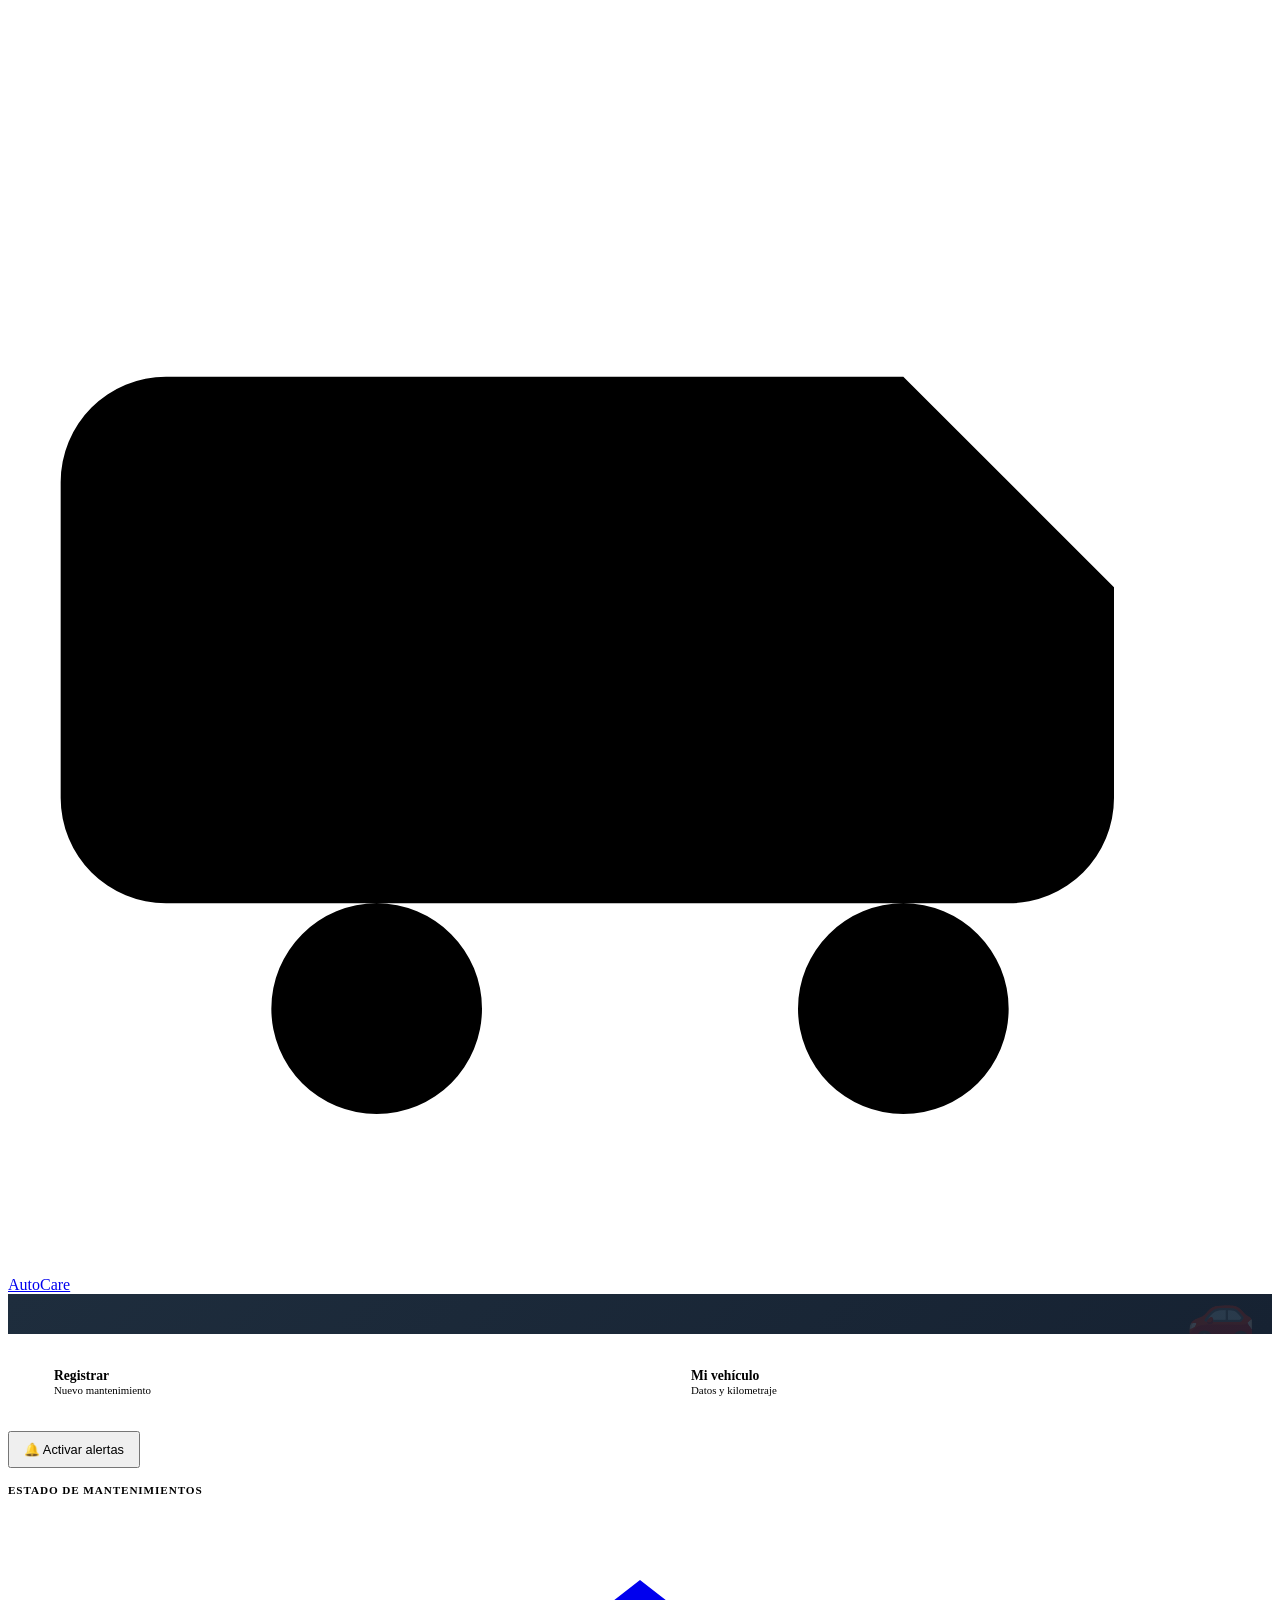
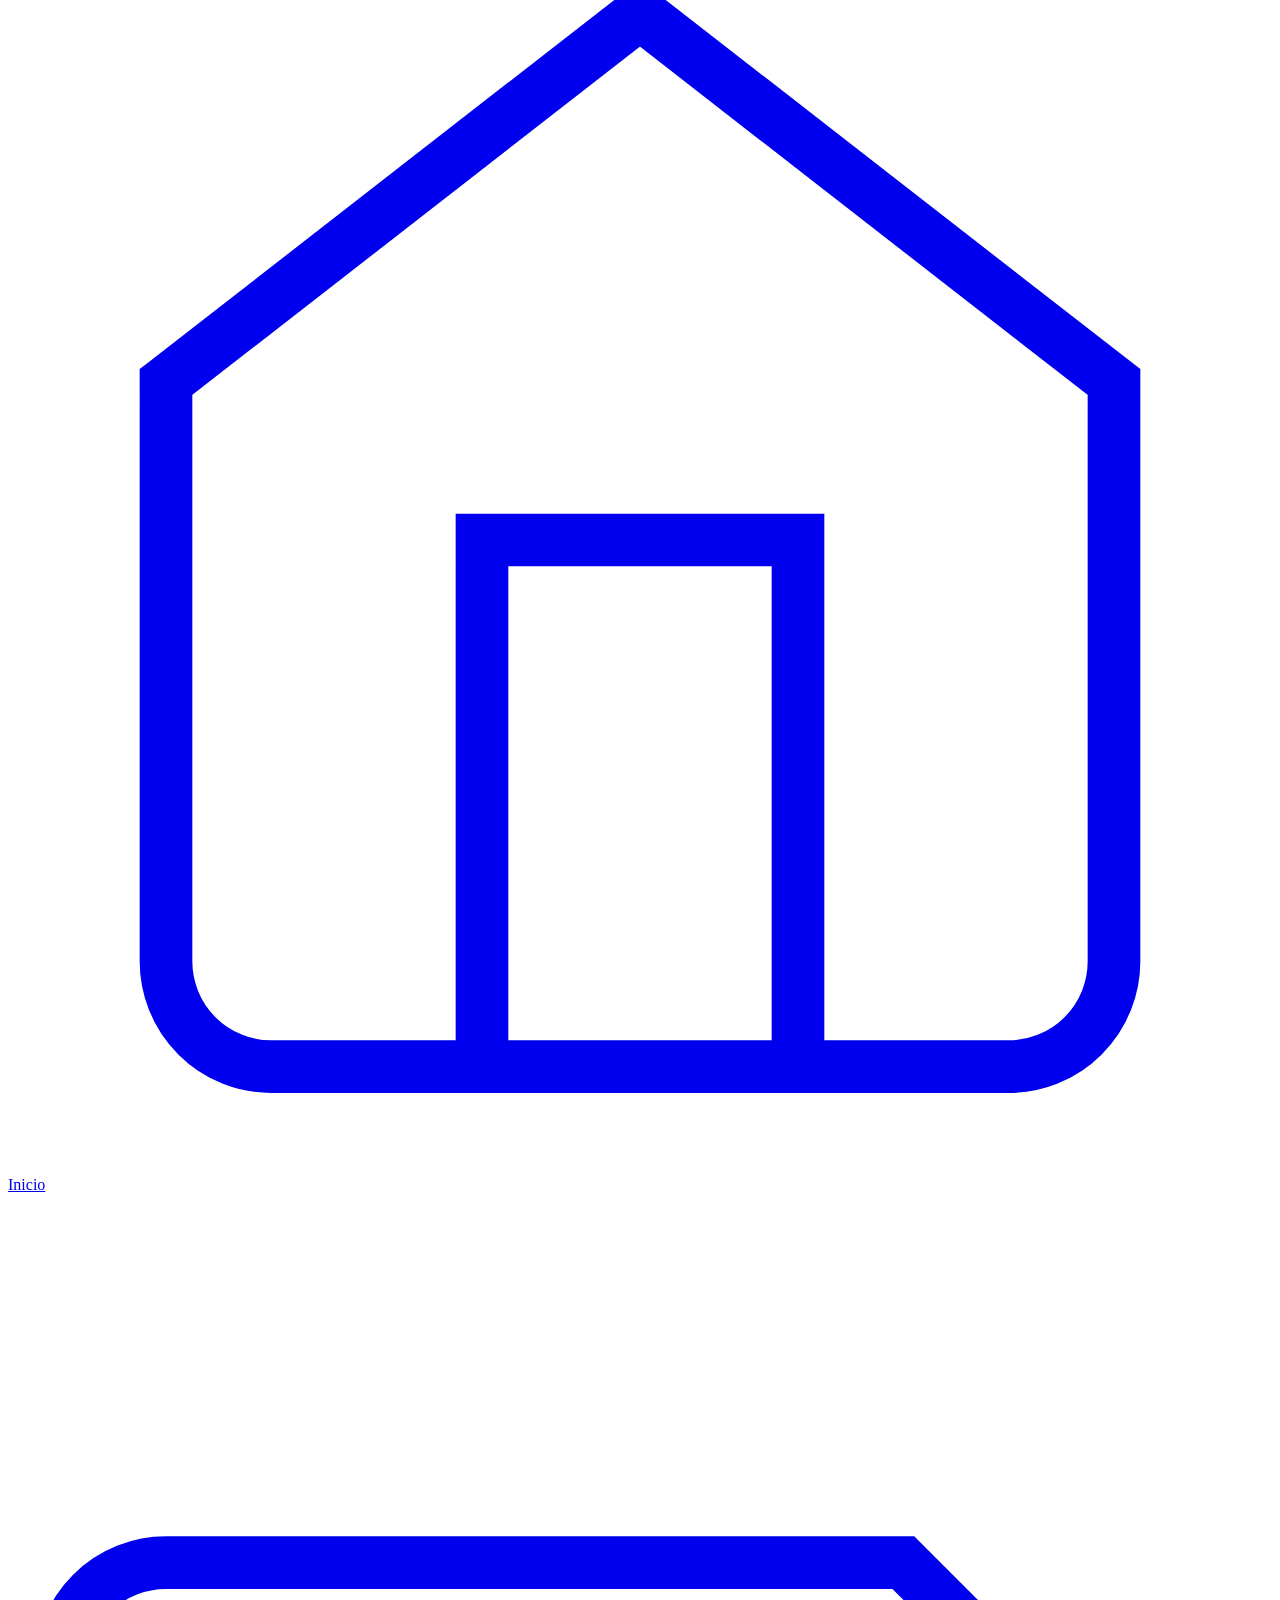
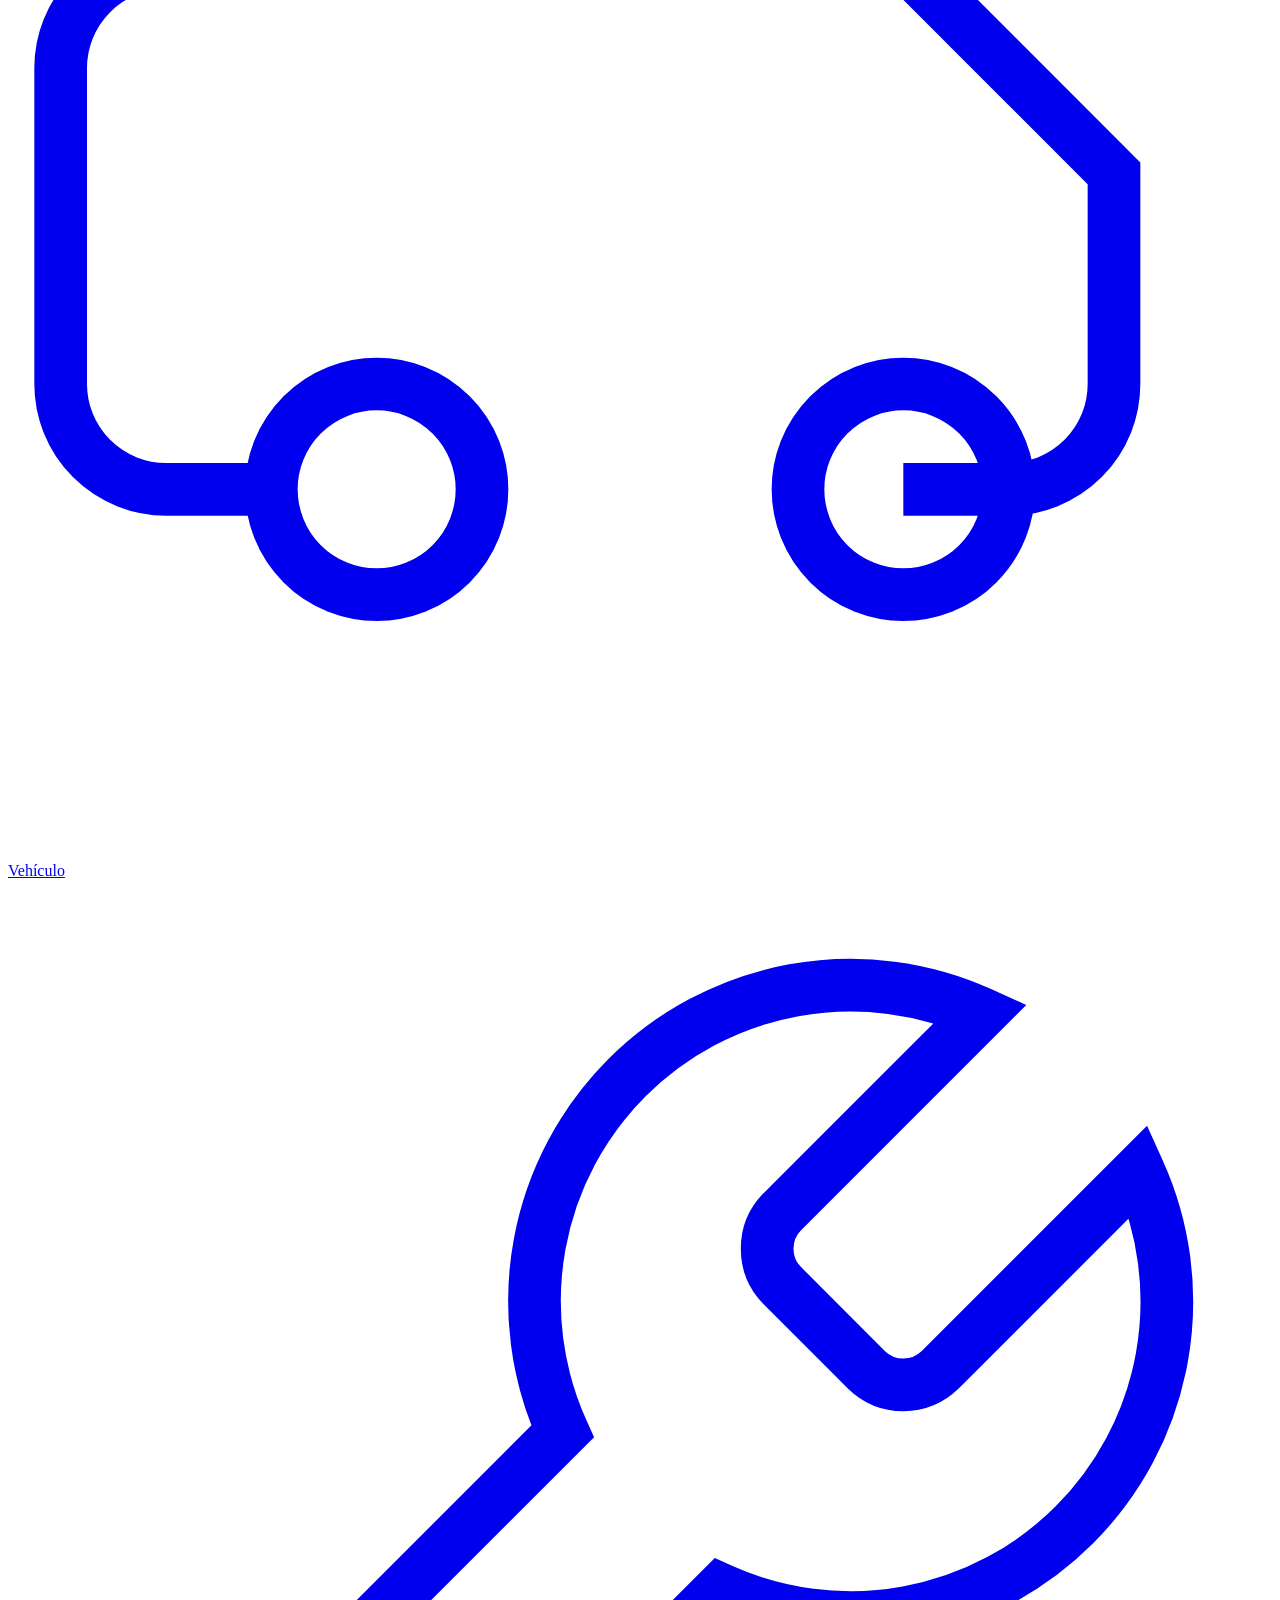
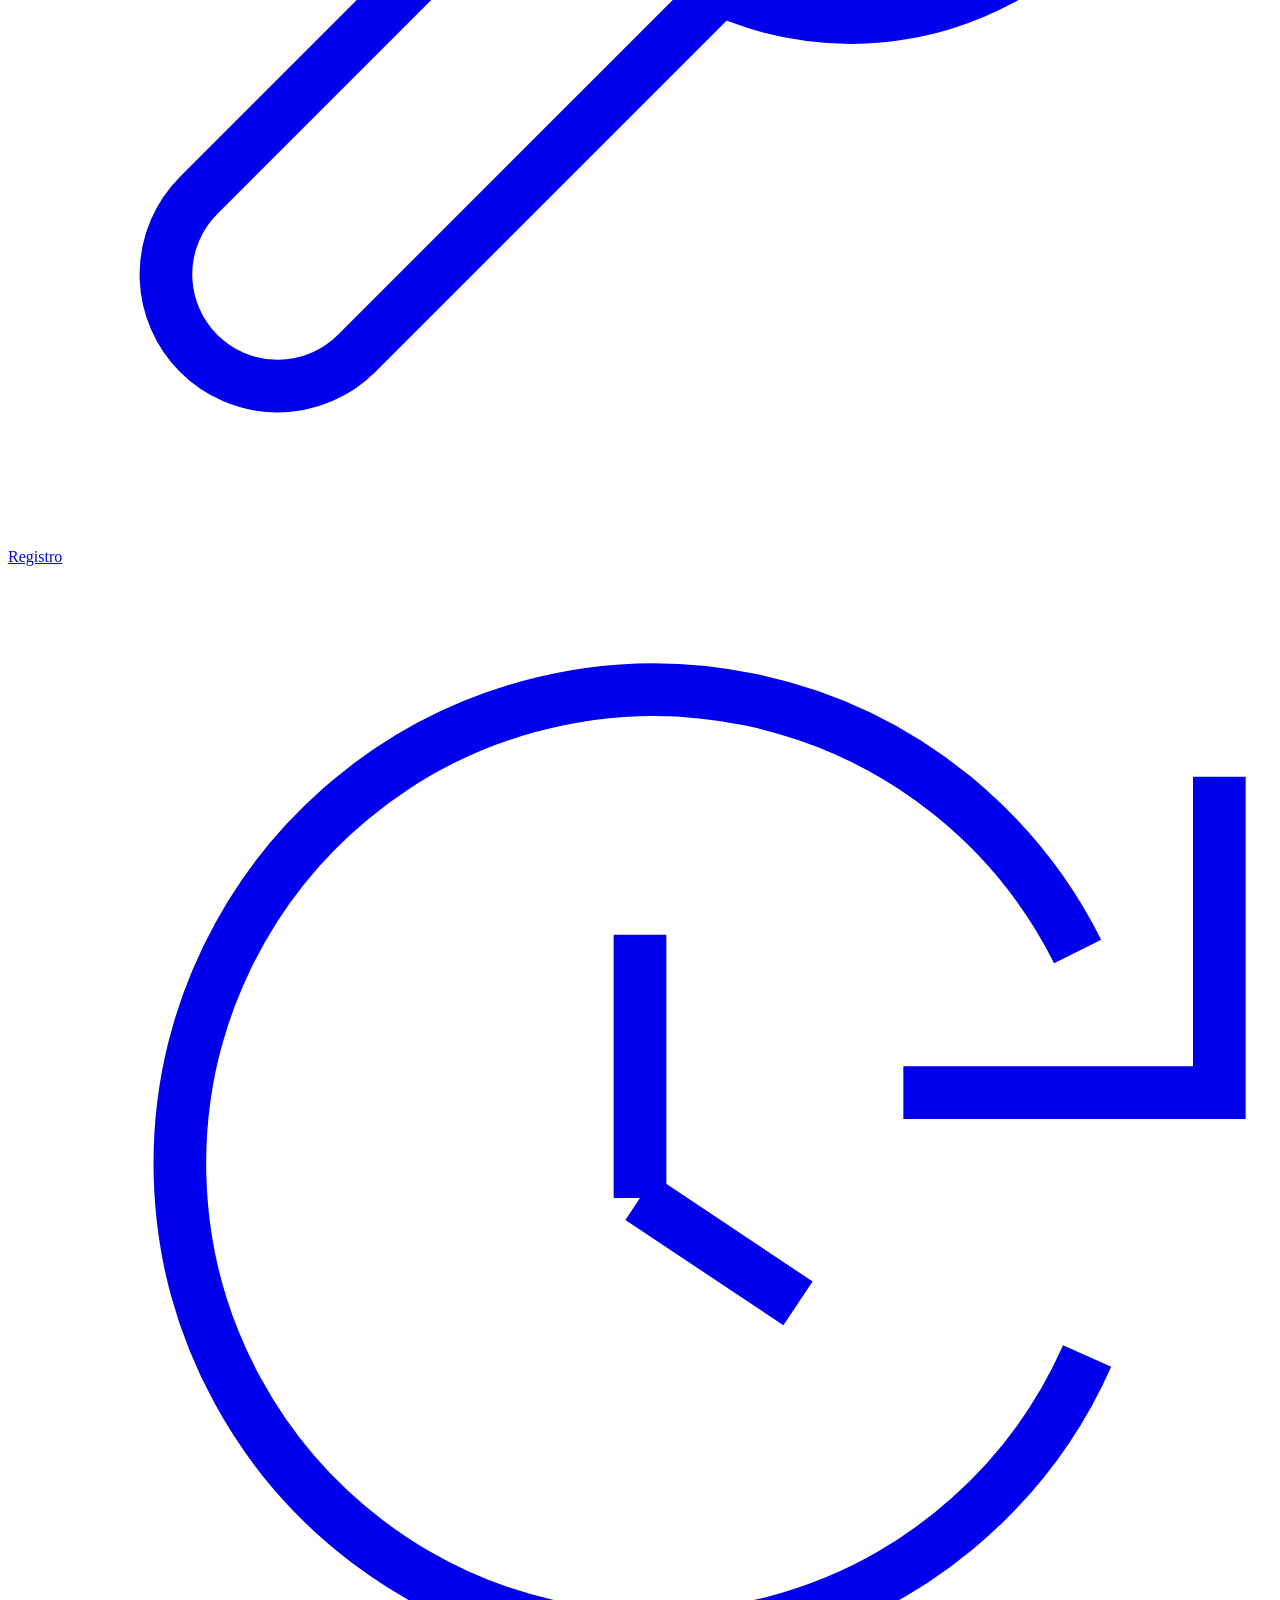
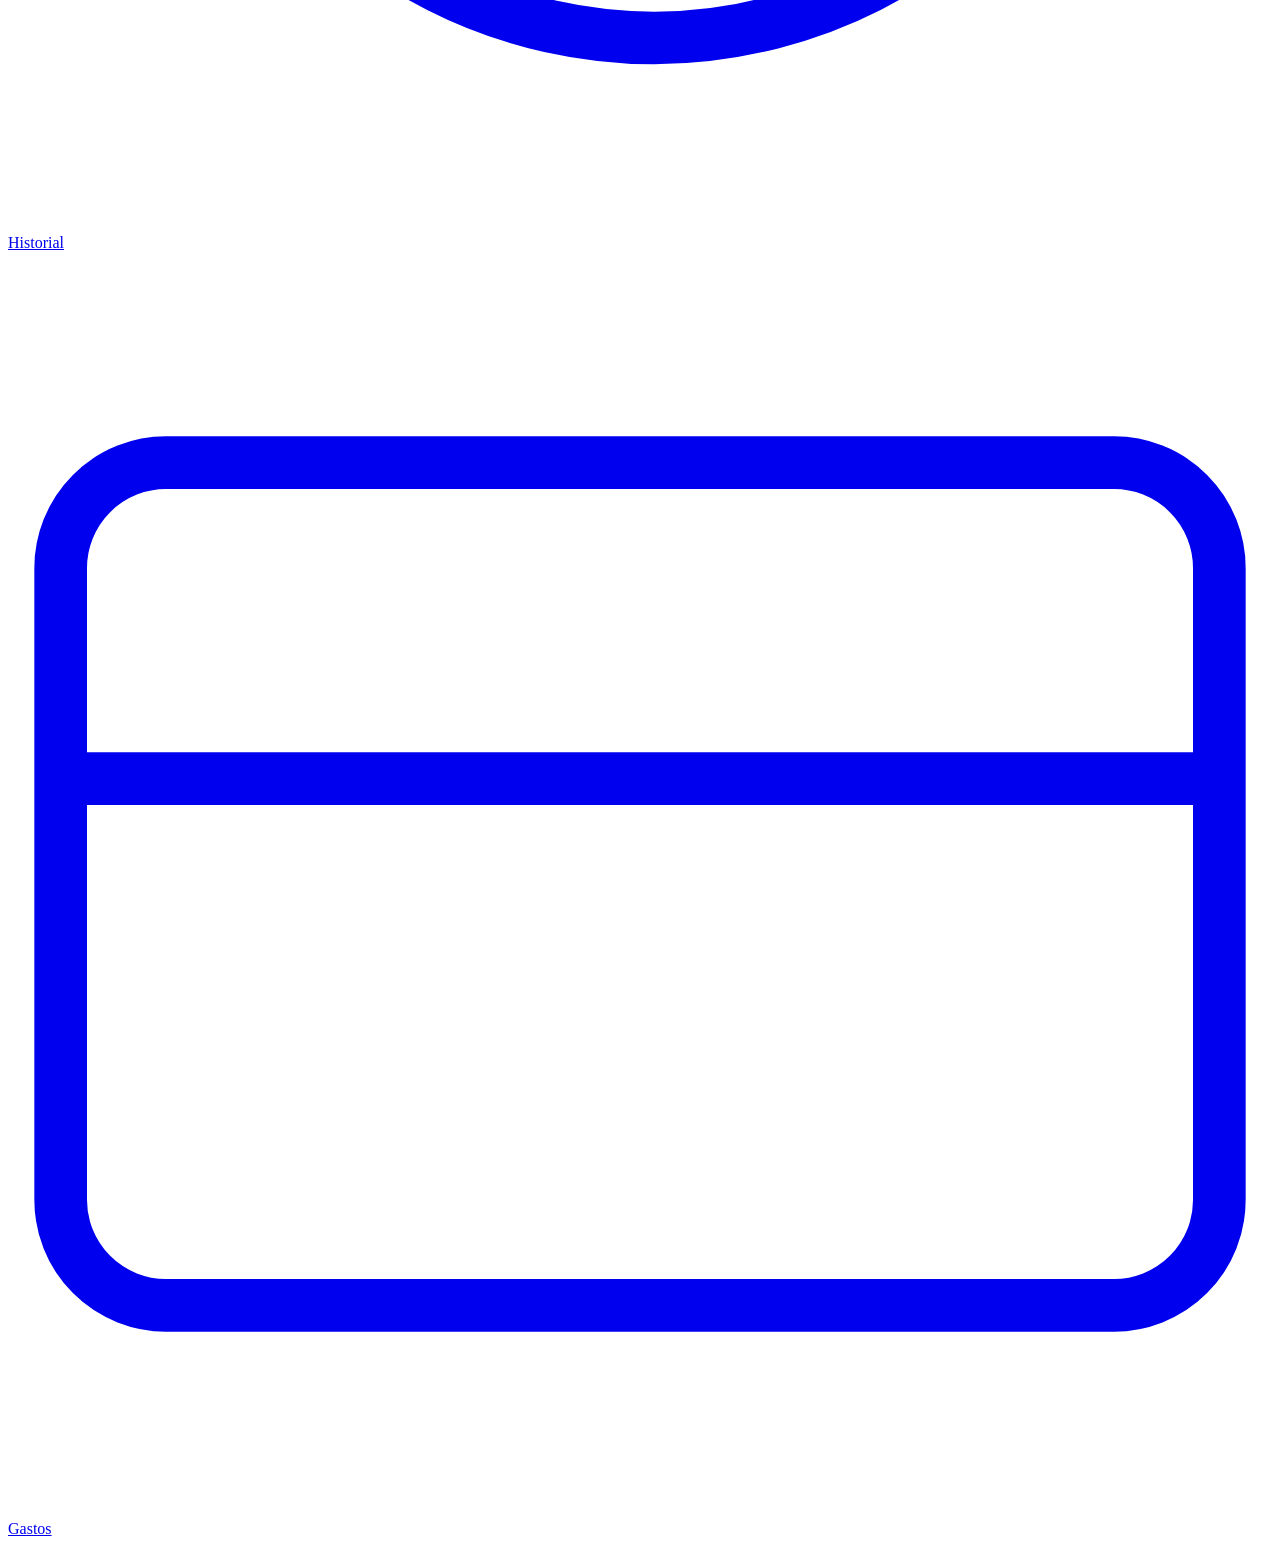
==== index.html @ 4f43d8f6 "Add files via upload" ====
<!DOCTYPE html>
<html lang="es">
<head>
  <meta charset="UTF-8">
  <meta name="viewport" content="width=device-width, initial-scale=1, viewport-fit=cover">
  <title>AutoCare</title>
  <link rel="manifest" href="manifest.json">
  <link rel="icon" href="assets/icons/favicon.png">
  <meta name="theme-color" content="#00B4D8">
  <meta name="apple-mobile-web-app-capable" content="yes">
  <meta name="apple-mobile-web-app-status-bar-style" content="black-translucent">
  <link rel="preconnect" href="https://fonts.googleapis.com">
  <link href="https://fonts.googleapis.com/css2?family=Inter:wght@400;500;600;700&display=swap" rel="stylesheet">
  <link rel="stylesheet" href="css/style.css">
  <style>
    /* ── Vehicle banner ── */
    .vehicle-banner {
      background: linear-gradient(135deg, #1E2D3D 0%, #162232 100%);
      border: 1px solid var(--border);
      border-radius: var(--radius);
      padding: 20px;
      margin-bottom: 20px;
      position: relative;
      overflow: hidden;
    }
    .vehicle-banner::before {
      content: '🚗';
      position: absolute; right: 16px; top: 50%;
      transform: translateY(-50%);
      font-size: 3.5rem; opacity: .12;
    }
    .veh-name { font-size: 1.3rem; font-weight: 700; letter-spacing: -.02em; }
    .veh-year { color: var(--txt-muted); font-weight: 400; }
    .veh-detail { margin-top: 6px; display: flex; align-items: center; gap: 12px; }
    .veh-km { font-size: 0.9rem; color: var(--acc); font-weight: 600; font-variant-numeric: tabular-nums; }
    .veh-placa {
      background: var(--surface2); border: 1px solid var(--border);
      border-radius: 4px; padding: 2px 8px;
      font-size: 0.75rem; font-weight: 700; letter-spacing: .08em; color: var(--txt-muted);
    }
    .veh-empty { color: var(--txt-muted); font-size: 1rem; }

    /* ── Gauges grid ── */
    .gauges-title {
      font-size: 0.7rem; font-weight: 700; letter-spacing: .08em;
      text-transform: uppercase; color: var(--txt-muted); margin-bottom: 12px;
    }
    .gauges-grid {
      display: grid;
      grid-template-columns: repeat(2, 1fr);
      gap: 12px;
    }
    .gauge-card {
      background: var(--surface); border: 1px solid var(--border);
      border-radius: var(--radius); padding: 16px 12px;
      display: flex; flex-direction: column; align-items: center;
      text-align: center; transition: border-color .2s;
      cursor: default;
    }
    .gauge-card:hover { border-color: var(--acc); }
    .gauge-arc {
      width: 88px; height: 88px; margin-bottom: 8px;
    }
    .gauge-icon { font-size: 2rem; margin-bottom: 8px; }
    .gauge-label { font-size: 0.75rem; font-weight: 600; color: var(--txt); line-height: 1.3; margin-bottom: 4px; }
    .gauge-km    { font-size: 0.7rem; line-height: 1.4; }
    .gauge-sub   { font-size: 0.65rem; margin-top: 2px; }
    .gauge-add   {
      margin-top: 8px; font-size: 0.72rem; font-weight: 600;
      color: var(--acc); text-decoration: none;
    }
    .gauge-add:hover { text-decoration: underline; }
    .muted { color: var(--txt-muted); }

    /* ── Action buttons ── */
    .quick-actions { display: grid; grid-template-columns: 1fr 1fr; gap: 10px; margin-bottom: 20px; }
    .qa-btn {
      display: flex; align-items: center; gap: 10px;
      background: var(--surface); border: 1px solid var(--border);
      border-radius: var(--radius-sm); padding: 14px 16px;
      text-decoration: none; color: var(--txt); font-size: 0.85rem; font-weight: 600;
      transition: border-color .2s, background .2s;
    }
    .qa-btn:hover { border-color: var(--acc); background: var(--surface2); }
    .qa-btn svg { width: 20px; height: 20px; stroke: var(--acc); flex-shrink: 0; }
    .qa-label { line-height: 1.2; }
    .qa-sub { font-size: .68rem; font-weight: 400; color: var(--txt-muted); }

    /* ── Install / notif ── */
    .util-row { display: flex; gap: 8px; margin-bottom: 16px; }
    #btn-install { display: none; }
  </style>
</head>
<body>

  <!-- Topbar -->
  <header class="topbar">
    <a href="index.html" class="topbar-logo">
      <div class="logo-icon">
        <svg viewBox="0 0 24 24"><path d="M5 17H3a2 2 0 0 1-2-2V9a2 2 0 0 1 2-2h14l4 4v4a2 2 0 0 1-2 2h-2M7 17a2 2 0 1 0 0 4 2 2 0 0 0 0-4zM17 17a2 2 0 1 0 0 4 2 2 0 0 0 0-4z"/></svg>
      </div>
      AutoCare
    </a>
    <span class="topbar-badge" id="alert-badge" style="display:none">0</span>
  </header>

  <!-- Main -->
  <main class="page">

    <!-- Vehicle Banner -->
    <div class="vehicle-banner" id="vehicle-banner"></div>

    <!-- Quick Actions -->
    <div class="quick-actions">
      <a href="mantenimiento.html" class="qa-btn">
        <svg viewBox="0 0 24 24" fill="none" stroke="currentColor" stroke-width="1.8"><circle cx="12" cy="12" r="10"/><line x1="12" y1="8" x2="12" y2="16"/><line x1="8" y1="12" x2="16" y2="12"/></svg>
        <div class="qa-label">Registrar<div class="qa-sub">Nuevo mantenimiento</div></div>
      </a>
      <a href="vehiculo.html" class="qa-btn">
        <svg viewBox="0 0 24 24" fill="none" stroke="currentColor" stroke-width="1.8"><circle cx="12" cy="12" r="3"/><path d="M19.07 4.93a10 10 0 0 1 0 14.14M4.93 4.93a10 10 0 0 0 0 14.14"/></svg>
        <div class="qa-label">Mi vehículo<div class="qa-sub">Datos y kilometraje</div></div>
      </a>
    </div>

    <!-- Botones utilitarios -->
    <div class="util-row">
      <button id="btn-install" class="btn btn-secondary" style="font-size:.8rem;padding:9px 14px">
        📲 Instalar app
      </button>
      <button id="btn-notif" class="btn btn-secondary" style="font-size:.8rem;padding:9px 14px">
        🔔 Activar alertas
      </button>
    </div>

    <!-- Gauges -->
    <div class="gauges-title">Estado de mantenimientos</div>
    <div class="gauges-grid" id="gauges-grid"></div>

  </main>

  <!-- Bottom Nav -->
  <nav class="bottom-nav">
    <a href="index.html"        class="nav-item"><svg viewBox="0 0 24 24" fill="none" stroke="currentColor"><path d="M3 9l9-7 9 7v11a2 2 0 0 1-2 2H5a2 2 0 0 1-2-2z"/><polyline points="9 22 9 12 15 12 15 22"/></svg>Inicio</a>
    <a href="vehiculo.html"     class="nav-item"><svg viewBox="0 0 24 24" fill="none" stroke="currentColor"><path d="M5 17H3a2 2 0 0 1-2-2V9a2 2 0 0 1 2-2h14l4 4v4a2 2 0 0 1-2 2h-2"/><circle cx="7" cy="17" r="2"/><circle cx="17" cy="17" r="2"/></svg>Vehículo</a>
    <a href="mantenimiento.html" class="nav-item"><svg viewBox="0 0 24 24" fill="none" stroke="currentColor"><path d="M14.7 6.3a1 1 0 0 0 0 1.4l1.6 1.6a1 1 0 0 0 1.4 0l3.77-3.77a6 6 0 0 1-7.94 7.94l-6.91 6.91a2.12 2.12 0 0 1-3-3l6.91-6.91a6 6 0 0 1 7.94-7.94l-3.76 3.76z"/></svg>Registro</a>
    <a href="historial.html"    class="nav-item"><svg viewBox="0 0 24 24" fill="none" stroke="currentColor"><polyline points="23 4 23 10 17 10"/><path d="M20.49 15a9 9 0 1 1-.18-7.68"/><line x1="12" y1="7" x2="12" y2="12"/><polyline points="12 12 15 14"/></svg>Historial</a>
    <a href="gastos.html"       class="nav-item"><svg viewBox="0 0 24 24" fill="none" stroke="currentColor"><rect x="1" y="4" width="22" height="16" rx="2"/><line x1="1" y1="10" x2="23" y2="10"/></svg>Gastos</a>
  </nav>

  <div id="toast-container"></div>

  <script>
    if ('serviceWorker' in navigator) {
      navigator.serviceWorker.register('service-worker.js');
    }
  </script>
  <script src="js/storage.js"></script>
  <script src="js/app.js"></script>
  <script src="js/dashboard.js"></script>
</body>
</html>
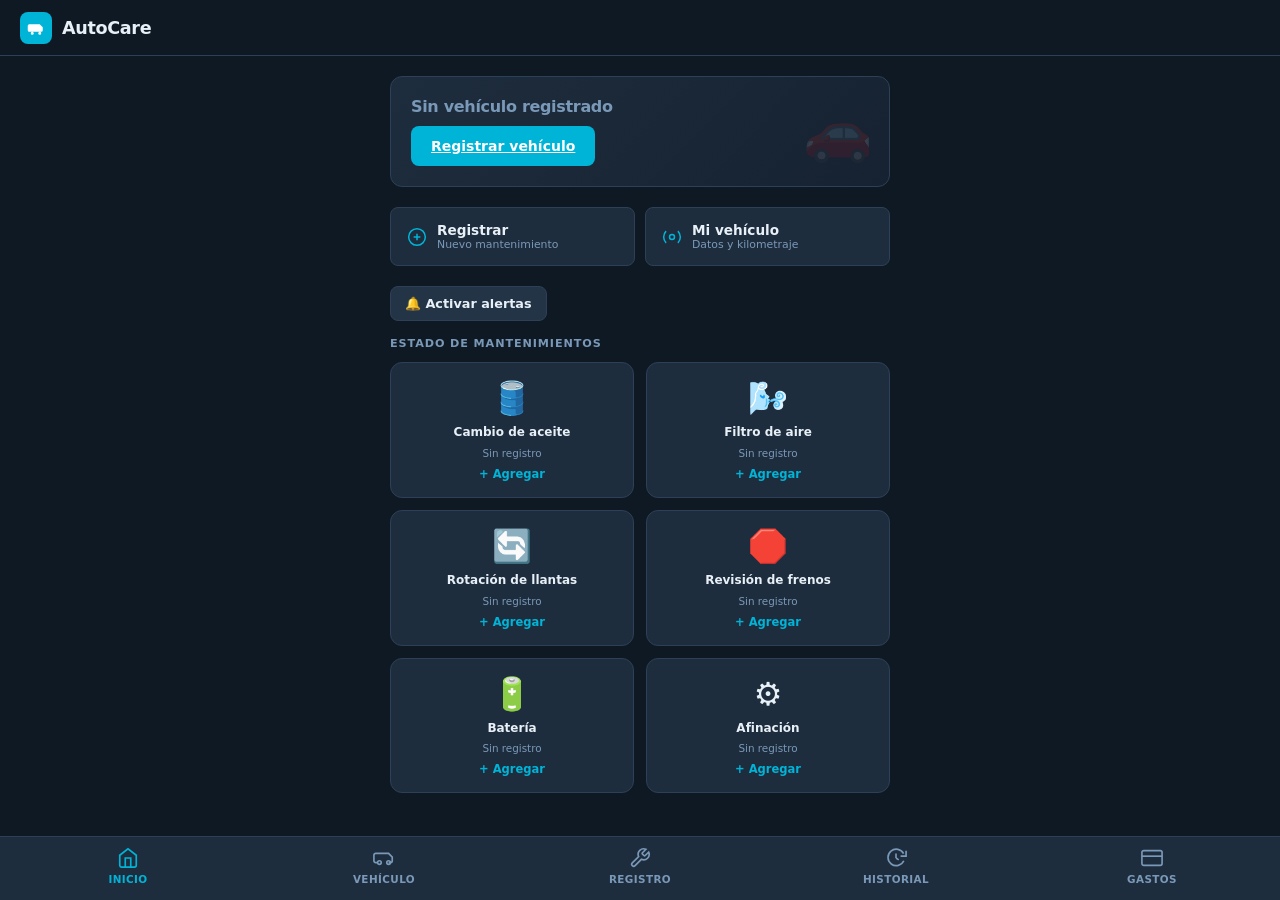
==== commit 84451f18: "Update index.html" ====
--- a/index.html
+++ b/index.html
@@ -11,7 +11,7 @@
   <meta name="apple-mobile-web-app-status-bar-style" content="black-translucent">
   <link rel="preconnect" href="https://fonts.googleapis.com">
   <link href="https://fonts.googleapis.com/css2?family=Inter:wght@400;500;600;700&display=swap" rel="stylesheet">
-  <link rel="stylesheet" href="css/style.css">
+  <link rel="stylesheet" href="style.css">
   <style>
     /* ── Vehicle banner ── */
     .vehicle-banner {
@@ -154,8 +154,8 @@
       navigator.serviceWorker.register('service-worker.js');
     }
   </script>
-  <script src="js/storage.js"></script>
-  <script src="js/app.js"></script>
-  <script src="js/dashboard.js"></script>
+  <script src="storage.js"></script>
+  <script src="app.js"></script>
+  <script src="dashboard.js"></script>
 </body>
 </html>
--- a/style.css
+++ b/style.css
@@ -0,0 +1,197 @@
+/* ─── AutoCare · Variables globales ─────────────────────────────── */
+:root {
+  --bg:        #0F1923;
+  --surface:   #1E2D3D;
+  --surface2:  #243447;
+  --border:    #2E4057;
+  --acc:       #00B4D8;
+  --acc-dim:   #0090ae;
+  --ok:        #06D6A0;
+  --warn:      #FFB703;
+  --danger:    #EF476F;
+  --txt:       #E8F0F7;
+  --txt-muted: #7A99B8;
+  --radius:    12px;
+  --radius-sm: 8px;
+  --nav-h:     64px;
+  --font:      'Inter', system-ui, sans-serif;
+}
+
+*, *::before, *::after { box-sizing: border-box; margin: 0; padding: 0; }
+
+html { font-size: 16px; scroll-behavior: smooth; }
+
+body {
+  font-family: var(--font);
+  background: var(--bg);
+  color: var(--txt);
+  min-height: 100dvh;
+  padding-bottom: calc(var(--nav-h) + env(safe-area-inset-bottom));
+  -webkit-font-smoothing: antialiased;
+}
+
+/* ─── Topbar ──────────────────────────────────────────────────────── */
+.topbar {
+  position: sticky; top: 0; z-index: 100;
+  background: var(--bg);
+  border-bottom: 1px solid var(--border);
+  padding: 0 20px;
+  height: 56px;
+  display: flex; align-items: center; justify-content: space-between;
+  backdrop-filter: blur(12px);
+}
+.topbar-logo {
+  display: flex; align-items: center; gap: 10px;
+  font-size: 1.1rem; font-weight: 700; color: var(--txt);
+  text-decoration: none; letter-spacing: -0.02em;
+}
+.topbar-logo .logo-icon {
+  width: 32px; height: 32px; background: var(--acc);
+  border-radius: 8px; display: grid; place-items: center;
+}
+.topbar-logo .logo-icon svg { width: 18px; height: 18px; fill: #fff; }
+.topbar-badge {
+  background: var(--danger);
+  color: #fff; font-size: 0.65rem; font-weight: 700;
+  padding: 2px 7px; border-radius: 20px; letter-spacing: 0.03em;
+}
+
+/* ─── Bottom Nav ──────────────────────────────────────────────────── */
+.bottom-nav {
+  position: fixed; bottom: 0; left: 0; right: 0;
+  height: calc(var(--nav-h) + env(safe-area-inset-bottom));
+  padding-bottom: env(safe-area-inset-bottom);
+  background: var(--surface);
+  border-top: 1px solid var(--border);
+  display: flex; align-items: flex-start;
+  z-index: 200;
+}
+.nav-item {
+  flex: 1; display: flex; flex-direction: column;
+  align-items: center; justify-content: center;
+  gap: 4px; padding-top: 10px;
+  text-decoration: none; color: var(--txt-muted);
+  font-size: 0.65rem; font-weight: 600; letter-spacing: 0.04em;
+  text-transform: uppercase; transition: color .2s;
+}
+.nav-item svg { width: 22px; height: 22px; stroke-width: 1.8; }
+.nav-item.active { color: var(--acc); }
+.nav-item:hover  { color: var(--txt); }
+
+/* ─── Main content ────────────────────────────────────────────────── */
+.page { padding: 20px; max-width: 540px; margin: 0 auto; }
+
+/* ─── Cards ───────────────────────────────────────────────────────── */
+.card {
+  background: var(--surface);
+  border: 1px solid var(--border);
+  border-radius: var(--radius);
+  padding: 20px;
+  margin-bottom: 16px;
+}
+.card-sm { padding: 14px 16px; }
+.card-title {
+  font-size: 0.7rem; font-weight: 700; letter-spacing: 0.08em;
+  text-transform: uppercase; color: var(--txt-muted); margin-bottom: 12px;
+}
+
+/* ─── Buttons ─────────────────────────────────────────────────────── */
+.btn {
+  display: inline-flex; align-items: center; justify-content: center;
+  gap: 8px; padding: 12px 20px;
+  border-radius: var(--radius-sm); border: none;
+  font-family: var(--font); font-size: 0.875rem; font-weight: 600;
+  cursor: pointer; transition: opacity .15s, transform .1s;
+}
+.btn:active { transform: scale(.97); }
+.btn-primary   { background: var(--acc);    color: #fff; }
+.btn-secondary { background: var(--surface2); color: var(--txt); border: 1px solid var(--border); }
+.btn-danger    { background: var(--danger);  color: #fff; }
+.btn-full      { width: 100%; }
+.btn:hover     { opacity: .88; }
+.btn svg       { width: 16px; height: 16px; stroke-width: 2; }
+
+/* ─── Formularios ─────────────────────────────────────────────────── */
+.form-group { margin-bottom: 16px; }
+.form-label {
+  display: block; font-size: 0.75rem; font-weight: 600;
+  color: var(--txt-muted); margin-bottom: 6px; letter-spacing: 0.04em;
+  text-transform: uppercase;
+}
+.form-control {
+  width: 100%;
+  background: var(--surface2); border: 1px solid var(--border);
+  border-radius: var(--radius-sm); padding: 11px 14px;
+  color: var(--txt); font-family: var(--font); font-size: 0.9rem;
+  transition: border-color .2s;
+  -webkit-appearance: none; appearance: none;
+}
+.form-control:focus {
+  outline: none; border-color: var(--acc);
+  box-shadow: 0 0 0 3px rgba(0,180,216,.15);
+}
+.form-control::placeholder { color: var(--txt-muted); }
+.form-row { display: grid; grid-template-columns: 1fr 1fr; gap: 12px; }
+textarea.form-control { resize: vertical; min-height: 80px; }
+select.form-control { cursor: pointer; }
+
+/* ─── Status pills ────────────────────────────────────────────────── */
+.pill {
+  display: inline-flex; align-items: center; gap: 5px;
+  padding: 3px 10px; border-radius: 20px;
+  font-size: 0.7rem; font-weight: 700; letter-spacing: 0.05em;
+  text-transform: uppercase;
+}
+.pill-ok     { background: rgba(6,214,160,.15);  color: var(--ok); }
+.pill-warn   { background: rgba(255,183,3,.15);  color: var(--warn); }
+.pill-danger { background: rgba(239,71,111,.15); color: var(--danger); }
+.pill-dot { width: 6px; height: 6px; border-radius: 50%; background: currentColor; }
+
+/* ─── Separador ───────────────────────────────────────────────────── */
+.divider { border: none; border-top: 1px solid var(--border); margin: 16px 0; }
+
+/* ─── Empty state ─────────────────────────────────────────────────── */
+.empty-state {
+  text-align: center; padding: 48px 20px; color: var(--txt-muted);
+}
+.empty-state svg { width: 48px; height: 48px; margin-bottom: 16px; opacity: .4; }
+.empty-state h3  { font-size: 1rem; font-weight: 600; color: var(--txt); margin-bottom: 8px; }
+.empty-state p   { font-size: 0.875rem; line-height: 1.6; }
+
+/* ─── Section header ──────────────────────────────────────────────── */
+.section-header {
+  display: flex; align-items: center; justify-content: space-between;
+  margin-bottom: 16px;
+}
+.section-header h2 {
+  font-size: 1.1rem; font-weight: 700; letter-spacing: -0.02em;
+}
+
+/* ─── Toast ───────────────────────────────────────────────────────── */
+#toast-container {
+  position: fixed; bottom: calc(var(--nav-h) + 16px); left: 50%;
+  transform: translateX(-50%);
+  display: flex; flex-direction: column; gap: 8px; z-index: 9999;
+  pointer-events: none; width: min(90vw, 380px);
+}
+.toast {
+  background: var(--surface2); border: 1px solid var(--border);
+  border-radius: var(--radius-sm); padding: 12px 16px;
+  font-size: 0.875rem; font-weight: 500; color: var(--txt);
+  box-shadow: 0 8px 24px rgba(0,0,0,.4);
+  animation: toast-in .3s ease, toast-out .3s ease 2.7s forwards;
+}
+.toast.toast-ok     { border-left: 3px solid var(--ok); }
+.toast.toast-warn   { border-left: 3px solid var(--warn); }
+.toast.toast-danger { border-left: 3px solid var(--danger); }
+@keyframes toast-in  { from { opacity:0; transform:translateY(16px) } to { opacity:1; transform:none } }
+@keyframes toast-out { to   { opacity:0; transform:translateY(8px) } }
+
+/* ─── Responsive ──────────────────────────────────────────────────── */
+@media (max-width: 380px) {
+  .form-row { grid-template-columns: 1fr; }
+  .page { padding: 14px; }
+}
+@media (prefers-reduced-motion: reduce) {
+  *, *::before, *::after { animation-duration: .01ms !important; transition-duration: .01ms !important; }
+}
